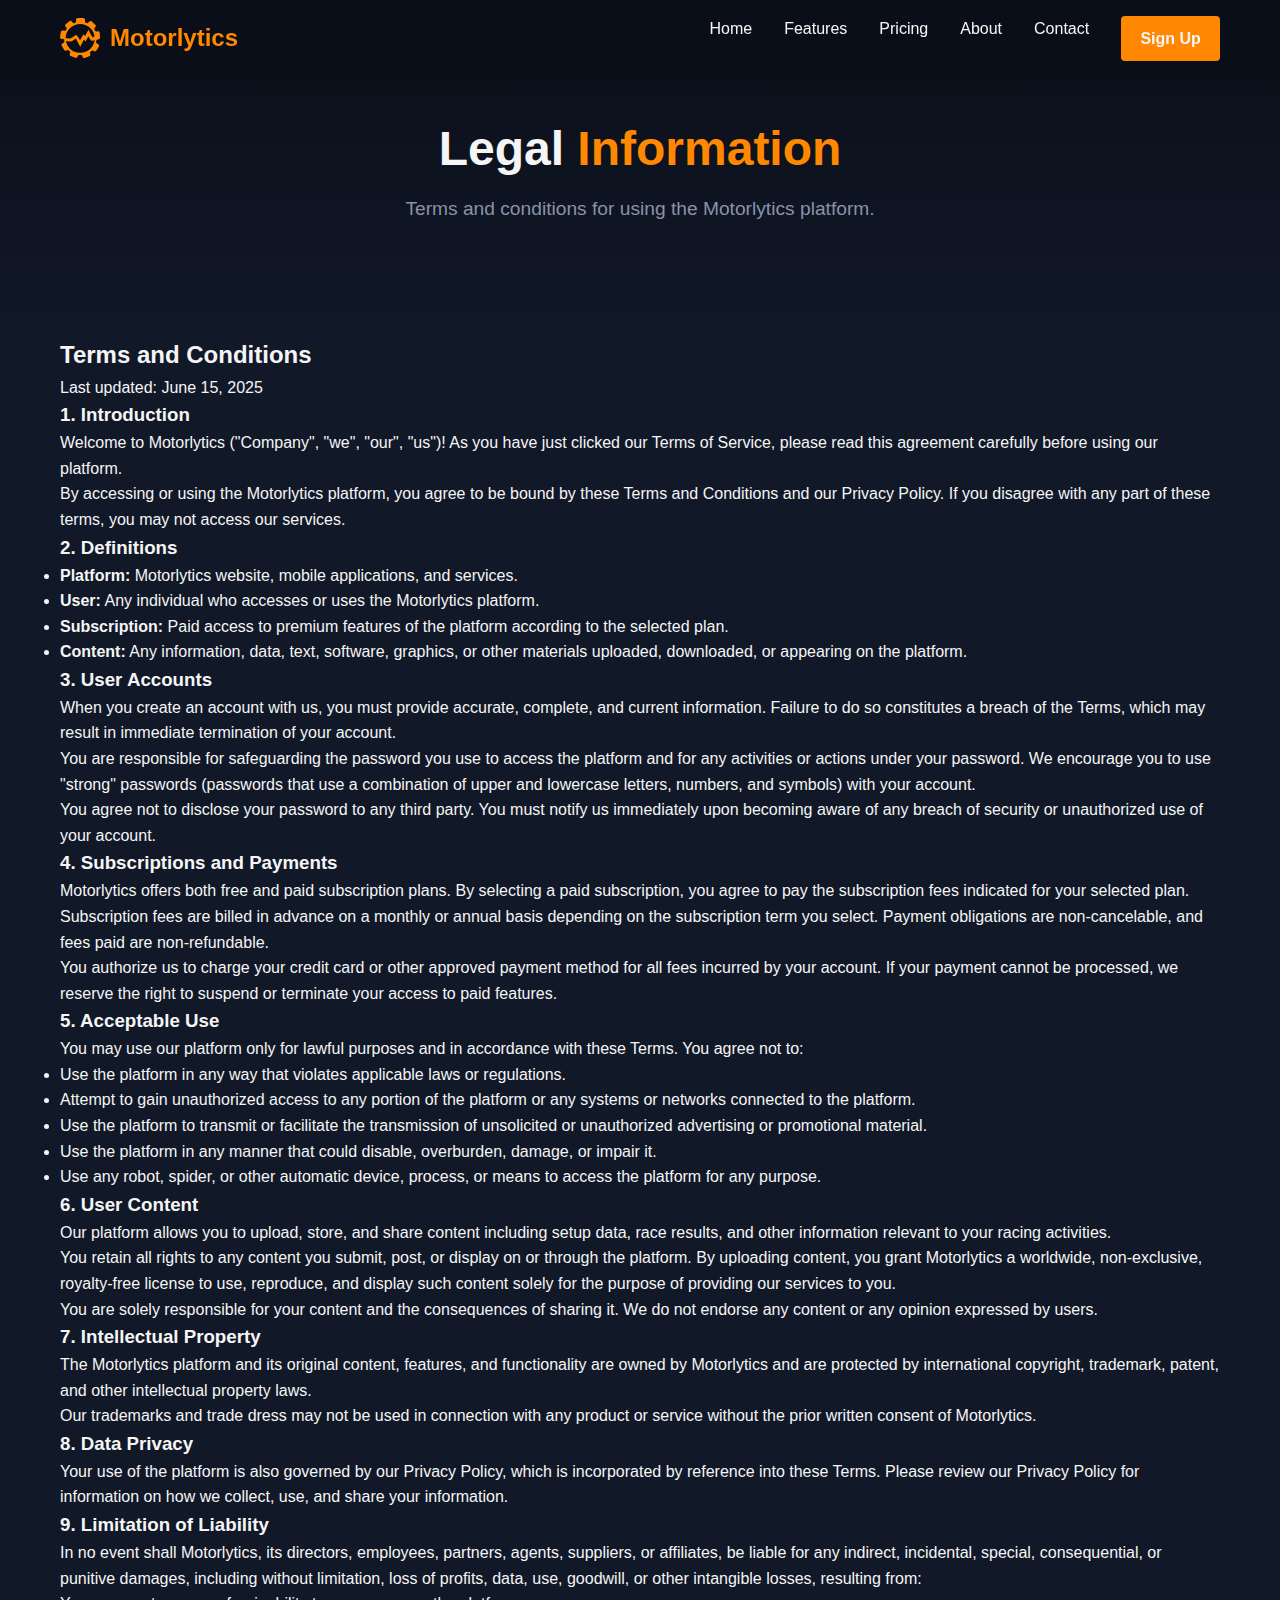
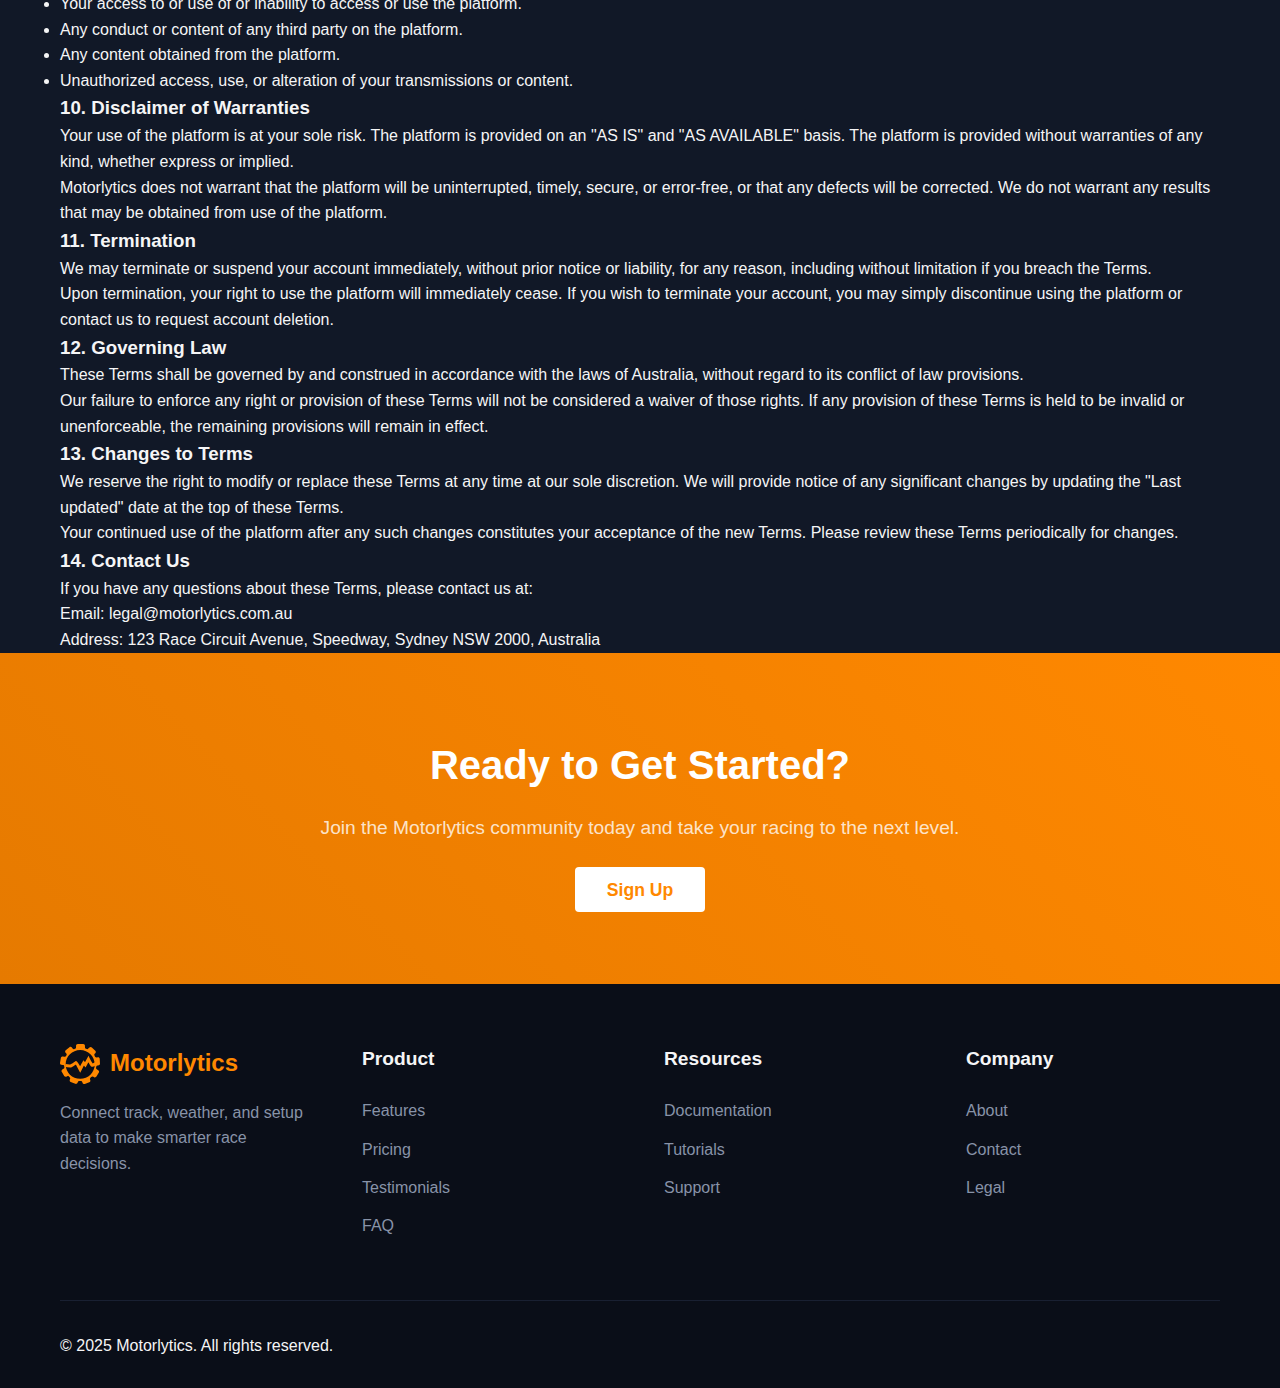
==== legal.html @ c2c45be2 "init" ====
<!DOCTYPE html>
<html lang="en">
<head>
    <meta charset="UTF-8">
    <meta name="viewport" content="width=device-width, initial-scale=1.0">
    <title>Motorlytics - Legal | Racing Performance Platform</title>
    <link rel="stylesheet" href="styles.css">
    <link rel="icon" type="image/png" href="favicon/favicon-32x32.png">
</head>
<body>
    <header>
        <div class="container header-content">
            <div class="logo">
                <img src="images/Logo.svg" alt="Motorlytics Logo" class="logo-image">
                <span class="logo-text">Motorlytics</span>
            </div>
            <nav class="nav-links">
                <a href="index.html">Home</a>
                <a href="features.html">Features</a>
                <a href="pricing.html">Pricing</a>
                <a href="about.html">About</a>
                <a href="contact-us.html">Contact</a>
                <a href="https://motorlytics-wa.azurewebsites.net/register" class="cta-button">Sign Up</a>
            </nav>
        </div>
    </header>
    
    <section class="hero">
        <div class="container">
            <h1>Legal <span>Information</span></h1>
            <p>Terms and conditions for using the Motorlytics platform.</p>
        </div>
    </section>
    
    <section class="legal-content">
        <div class="container">
            <div class="legal-section">
                <h2>Terms and Conditions</h2>
                <p>Last updated: June 15, 2025</p>
                
                <div class="legal-item">
                    <h3>1. Introduction</h3>
                    <p>Welcome to Motorlytics ("Company", "we", "our", "us")! As you have just clicked our Terms of Service, please read this agreement carefully before using our platform.</p>
                    <p>By accessing or using the Motorlytics platform, you agree to be bound by these Terms and Conditions and our Privacy Policy. If you disagree with any part of these terms, you may not access our services.</p>
                </div>
                
                <div class="legal-item">
                    <h3>2. Definitions</h3>
                    <ul class="legal-list">
                        <li><strong>Platform:</strong> Motorlytics website, mobile applications, and services.</li>
                        <li><strong>User:</strong> Any individual who accesses or uses the Motorlytics platform.</li>
                        <li><strong>Subscription:</strong> Paid access to premium features of the platform according to the selected plan.</li>
                        <li><strong>Content:</strong> Any information, data, text, software, graphics, or other materials uploaded, downloaded, or appearing on the platform.</li>
                    </ul>
                </div>
                
                <div class="legal-item">
                    <h3>3. User Accounts</h3>
                    <p>When you create an account with us, you must provide accurate, complete, and current information. Failure to do so constitutes a breach of the Terms, which may result in immediate termination of your account.</p>
                    <p>You are responsible for safeguarding the password you use to access the platform and for any activities or actions under your password. We encourage you to use "strong" passwords (passwords that use a combination of upper and lowercase letters, numbers, and symbols) with your account.</p>
                    <p>You agree not to disclose your password to any third party. You must notify us immediately upon becoming aware of any breach of security or unauthorized use of your account.</p>
                </div>
                
                <div class="legal-item">
                    <h3>4. Subscriptions and Payments</h3>
                    <p>Motorlytics offers both free and paid subscription plans. By selecting a paid subscription, you agree to pay the subscription fees indicated for your selected plan.</p>
                    <p>Subscription fees are billed in advance on a monthly or annual basis depending on the subscription term you select. Payment obligations are non-cancelable, and fees paid are non-refundable.</p>
                    <p>You authorize us to charge your credit card or other approved payment method for all fees incurred by your account. If your payment cannot be processed, we reserve the right to suspend or terminate your access to paid features.</p>
                </div>
                
                <div class="legal-item">
                    <h3>5. Acceptable Use</h3>
                    <p>You may use our platform only for lawful purposes and in accordance with these Terms. You agree not to:</p>
                    <ul class="legal-list">
                        <li>Use the platform in any way that violates applicable laws or regulations.</li>
                        <li>Attempt to gain unauthorized access to any portion of the platform or any systems or networks connected to the platform.</li>
                        <li>Use the platform to transmit or facilitate the transmission of unsolicited or unauthorized advertising or promotional material.</li>
                        <li>Use the platform in any manner that could disable, overburden, damage, or impair it.</li>
                        <li>Use any robot, spider, or other automatic device, process, or means to access the platform for any purpose.</li>
                    </ul>
                </div>
                
                <div class="legal-item">
                    <h3>6. User Content</h3>
                    <p>Our platform allows you to upload, store, and share content including setup data, race results, and other information relevant to your racing activities.</p>
                    <p>You retain all rights to any content you submit, post, or display on or through the platform. By uploading content, you grant Motorlytics a worldwide, non-exclusive, royalty-free license to use, reproduce, and display such content solely for the purpose of providing our services to you.</p>
                    <p>You are solely responsible for your content and the consequences of sharing it. We do not endorse any content or any opinion expressed by users.</p>
                </div>
                
                <div class="legal-item">
                    <h3>7. Intellectual Property</h3>
                    <p>The Motorlytics platform and its original content, features, and functionality are owned by Motorlytics and are protected by international copyright, trademark, patent, and other intellectual property laws.</p>
                    <p>Our trademarks and trade dress may not be used in connection with any product or service without the prior written consent of Motorlytics.</p>
                </div>
                
                <div class="legal-item">
                    <h3>8. Data Privacy</h3>
                    <p>Your use of the platform is also governed by our Privacy Policy, which is incorporated by reference into these Terms. Please review our Privacy Policy for information on how we collect, use, and share your information.</p>
                </div>
                
                <div class="legal-item">
                    <h3>9. Limitation of Liability</h3>
                    <p>In no event shall Motorlytics, its directors, employees, partners, agents, suppliers, or affiliates, be liable for any indirect, incidental, special, consequential, or punitive damages, including without limitation, loss of profits, data, use, goodwill, or other intangible losses, resulting from:</p>
                    <ul class="legal-list">
                        <li>Your access to or use of or inability to access or use the platform.</li>
                        <li>Any conduct or content of any third party on the platform.</li>
                        <li>Any content obtained from the platform.</li>
                        <li>Unauthorized access, use, or alteration of your transmissions or content.</li>
                    </ul>
                </div>
                
                <div class="legal-item">
                    <h3>10. Disclaimer of Warranties</h3>
                    <p>Your use of the platform is at your sole risk. The platform is provided on an "AS IS" and "AS AVAILABLE" basis. The platform is provided without warranties of any kind, whether express or implied.</p>
                    <p>Motorlytics does not warrant that the platform will be uninterrupted, timely, secure, or error-free, or that any defects will be corrected. We do not warrant any results that may be obtained from use of the platform.</p>
                </div>
                
                <div class="legal-item">
                    <h3>11. Termination</h3>
                    <p>We may terminate or suspend your account immediately, without prior notice or liability, for any reason, including without limitation if you breach the Terms.</p>
                    <p>Upon termination, your right to use the platform will immediately cease. If you wish to terminate your account, you may simply discontinue using the platform or contact us to request account deletion.</p>
                </div>
                
                <div class="legal-item">
                    <h3>12. Governing Law</h3>
                    <p>These Terms shall be governed by and construed in accordance with the laws of Australia, without regard to its conflict of law provisions.</p>
                    <p>Our failure to enforce any right or provision of these Terms will not be considered a waiver of those rights. If any provision of these Terms is held to be invalid or unenforceable, the remaining provisions will remain in effect.</p>
                </div>
                
                <div class="legal-item">
                    <h3>13. Changes to Terms</h3>
                    <p>We reserve the right to modify or replace these Terms at any time at our sole discretion. We will provide notice of any significant changes by updating the "Last updated" date at the top of these Terms.</p>
                    <p>Your continued use of the platform after any such changes constitutes your acceptance of the new Terms. Please review these Terms periodically for changes.</p>
                </div>
                
                <div class="legal-item">
                    <h3>14. Contact Us</h3>
                    <p>If you have any questions about these Terms, please contact us at:</p>
                    <p>Email: legal@motorlytics.com.au</p>
                    <p>Address: 123 Race Circuit Avenue, Speedway, Sydney NSW 2000, Australia</p>
                </div>
            </div>
        </div>
    </section>
    
    <section class="cta">
        <div class="container">
            <h2>Ready to Get Started?</h2>
            <p>Join the Motorlytics community today and take your racing to the next level.</p>
            <a href="https://motorlytics-wa.azurewebsites.net/register" class="cta-button">Sign Up</a>
        </div>
    </section>
    
    <footer>
        <div class="container">
            <div class="footer-grid">
                <div class="footer-column">
                    <div class="logo">
                        <img src="images/Logo.svg" alt="Motorlytics Logo" class="logo-image">
                        <span class="logo-text">Motorlytics</span>
                    </div>
                    <p style="color: var(--color-text-secondary); margin-top: 1rem;">Connect track, weather, and setup data to make smarter race decisions.</p>
                </div>
                <div class="footer-column">
                    <h4>Product</h4>
                    <ul class="footer-links">
                        <li><a href="features.html">Features</a></li>
                        <li><a href="pricing.html">Pricing</a></li>
                        <li><a href="index.html#testimonials">Testimonials</a></li>
                        <li><a href="faq.html">FAQ</a></li>
                    </ul>
                </div>
                <div class="footer-column">
                    <h4>Resources</h4>
                    <ul class="footer-links">
                        <li><a href="#">Documentation</a></li>
                        <li><a href="#">Tutorials</a></li>
                        <li><a href="#">Support</a></li>
                    </ul>
                </div>
                <div class="footer-column">
                    <h4>Company</h4>
                    <ul class="footer-links">
                        <li><a href="about.html">About</a></li>
                        <li><a href="contact-us.html">Contact</a></li>
                        <li><a href="legal.html">Legal</a></li>
                    </ul>
                </div>
            </div>
            <div class="footer-bottom">
                <p>&copy; 2025 Motorlytics. All rights reserved.</p>
            </div>
        </div>
    </footer>
    
    <script src="scripts.js"></script>
</body>
</html>
---- styles.css ----
:root {
    --color-dark: #111827;
    --color-darker: #0A0E18;
    --color-primary: #FF8800;
    --color-primary-dark: #E67A00;
    --color-text: #F5F5F6;
    --color-text-secondary: #8893A8;
    --color-grid: #192032;
    --color-grid-sub: #1E2639;
    --color-accent: #a74fff;
    --primary-color: #FF8300;
    --text-color: #E5E5E5;
    --dark-bg: #0d0f17;
    --card-bg: #1a1c25;
    --hover-color: #FF9D33;
}

* {
    margin: 0;
    padding: 0;
    box-sizing: border-box;
    font-family: 'Inter', -apple-system, BlinkMacSystemFont, 'Segoe UI', Roboto, Oxygen, Ubuntu, Cantarell, 'Open Sans', 'Helvetica Neue', sans-serif;
}

body {
    background-color: var(--color-dark);
    color: var(--color-text);
    line-height: 1.6;
}

.container {
    max-width: 1200px;
    margin: 0 auto;
    padding: 0 20px;
}

/* Header Styles */
header {
    background-color: var(--color-darker);
    padding: 1rem 0;
    position: fixed;
    width: 100%;
    top: 0;
    z-index: 1000;
    box-shadow: 0 2px 10px rgba(0, 0, 0, 0.2);
}

.header-content {
    display: flex;
    justify-content: space-between;
    align-items: center;
}

.logo {
    display: flex;
    align-items: center;
}

.logo img {
    width: 40px;
    height: 40px;
    margin-right: 10px;
}

.logo-text {
    font-size: 1.5rem;
    font-weight: 700;
    color: var(--color-primary);
}

.nav-links {
    display: flex;
    gap: 2rem;
}

.nav-links a {
    color: var(--color-text);
    text-decoration: none;
    transition: color 0.3s;
}

.nav-links a:hover {
    color: var(--color-primary);
}

.cta-button {
    background-color: var(--color-primary);
    color: white;
    border: none;
    padding: 0.6rem 1.2rem;
    border-radius: 4px;
    font-weight: 600;
    cursor: pointer;
    transition: background-color 0.3s;
}

.cta-button:hover {
    background-color: var(--color-primary-dark);
}

/* Hero Section */
.hero {
    padding-top: 120px;
    padding-bottom: 80px;
    text-align: center;
    background: linear-gradient(180deg, var(--color-darker) 0%, var(--color-dark) 100%);
}

.hero h1 {
    font-size: 3rem;
    margin-bottom: 1rem;
    line-height: 1.2;
}

.hero h1 span {
    color: var(--color-primary);
}

.hero p {
    font-size: 1.2rem;
    color: var(--color-text-secondary);
    max-width: 800px;
    margin: 0 auto 2rem;
}

.hero-buttons {
    display: flex;
    justify-content: center;
    gap: 1rem;
    margin-bottom: 3rem;
}

.hero-buttons a{
    text-decoration: none;
}

.secondary-button {
    background-color: transparent;
    color: var(--color-text);
    border: 1px solid var(--color-text-secondary);
    padding: 0.6rem 1.2rem;
    border-radius: 4px;
    font-weight: 600;
    cursor: pointer;
    transition: all 0.3s;
    text-decoration: none;
}


.secondary-button:hover {
    border-color: var(--color-primary);
    color: var(--color-primary);
}

.hero-image {
    max-width: 1000px;
    margin: 0 auto;
    border-radius: 10px;
    overflow: hidden;
    box-shadow: 0 10px 30px rgba(0, 0, 0, 0.3);
}

.hero-image img {
    width: 100%;
    height: auto;
    display: block;
}

/* Features Section */
.features {
    padding: 80px 0;
    background-color: var(--color-dark);
}

.section-title {
    text-align: center;
    margin-bottom: 3rem;
}

.section-title h2 {
    font-size: 2.2rem;
    margin-bottom: 1rem;
}

.section-title p {
    color: var(--color-text-secondary);
    max-width: 600px;
    margin: 0 auto;
}

.feature-title{
    text-align: center;
    color: var(--color-primary);
}

.feature-grid {
    display: grid;
    grid-template-columns: repeat(auto-fit, minmax(300px, 1fr));
    gap: 2rem;
}

.feature-card {
    background-color: var(--color-grid);
    border-radius: 8px;
    padding: 2rem;
    transition: transform 0.3s, box-shadow 0.3s;
}

.feature-card:hover {
    transform: translateY(-5px);
    box-shadow: 0 10px 20px rgba(0, 0, 0, 0.2);
}

.feature-icon {
    width: 60px;
    height: 60px;
    background-color: rgba(255, 136, 0, 0.1);
    border-radius: 50%;
    display: flex;
    align-items: center;
    justify-content: center;
    margin-bottom: 1.5rem;
}

.feature-icon svg {
    width: 30px;
    height: 30px;
    fill: var(--color-primary);
}

.feature-card h3 {
    font-size: 1.4rem;
    margin-bottom: 0.8rem;
}

.feature-card p {
    color: var(--color-text-secondary);
}

/* Testimonials Section */
.testimonials {
    padding: 80px 0;
    background-color: var(--color-darker);
}

.testimonial-grid {
    display: grid;
    grid-template-columns: repeat(auto-fit, minmax(300px, 1fr));
    gap: 2rem;
    margin-top: 3rem;
}

.testimonial-card {
    background-color: var(--color-grid);
    border-radius: 8px;
    padding: 2rem;
    position: relative;
}

.testimonial-text {
    margin-bottom: 1.5rem;
    color: var(--color-text);
    font-size: 1.1rem;
    line-height: 1.7;
    font-style: italic;
}

.testimonial-author {
    display: flex;
    align-items: center;
}

.testimonial-author img {
    width: 50px;
    height: 50px;
    border-radius: 50%;
    margin-right: 1rem;
}

.author-info h4 {
    font-size: 1.1rem;
    margin-bottom: 0.2rem;
}

.author-info p {
    font-size: 0.9rem;
    color: var(--color-text-secondary);
}

/* Pricing Section */
.pricing {
    padding: 80px 0;
}

.pricing-grid {
    display: grid;
    grid-template-columns: repeat(auto-fit, minmax(300px, 1fr));
    gap: 2rem;
}

.pricing-card {
    background-color: var(--color-grid);
    border-radius: 8px;
    padding: 2rem;
    display: flex;
    flex-direction: column;
    position: relative;
    transition: transform 0.3s, box-shadow 0.3s;
}

.pricing-card:hover {
    transform: translateY(-5px);
    box-shadow: 0 10px 20px rgba(0, 0, 0, 0.2);
}

.pricing-card.popular {
    border: 2px solid var(--color-primary);
    background-color: var(--color-grid-sub);
}

.pricing-card.popular::before {
    content: "Popular";
    position: absolute;
    top: -12px;
    right: 20px;
    background-color: var(--color-primary);
    padding: 0.3rem 1rem;
    border-radius: 20px;
    font-size: 0.8rem;
    font-weight: 600;
}

.pricing-header {
    margin-bottom: 1.5rem;
}

.pricing-header h3 {
    font-size: 1.5rem;
    margin-bottom: 0.5rem;
}

.pricing-header p {
    color: var(--color-text-secondary);
}

.price {
    font-size: 2.5rem;
    font-weight: 700;
    margin-bottom: 1.5rem;
}

.price span {
    font-size: 1rem;
    font-weight: 400;
    color: var(--color-text-secondary);
}

.price-description {
    font-size: 0.9rem;
    color: var(--color-text-secondary);
    margin-bottom: 0.5rem;
}

.annual-savings {
    display: none;
    font-size: 0.9rem;
    color: var(--color-accent);
    margin-top: 0.5rem;
}

.pricing-features {
    list-style: none;
    margin-bottom: 2rem;
    flex: 1;
}

.pricing-features li {
    padding: 0.5rem 0;
    color: var(--color-text-secondary);
    position: relative;
    padding-left: 1.5rem;
}

.pricing-features li::before {
    content: "✓";
    position: absolute;
    left: 0;
    color: var(--color-primary);
}

.pricing-features li.highlighted {
    color: var(--color-text);
    font-weight: 500;
}

.pricing-footer {
    margin-top: auto;
}

/* Interval toggle for pricing page */
.interval-toggle {
    display: flex;
    justify-content: center;
    align-items: center;
    margin-bottom: 3rem;
    gap: 1rem;
}

.interval-label {
    font-size: 1.1rem;
    opacity: 0.7;
    transition: opacity 0.3s;
}

.interval-label.active {
    opacity: 1;
    font-weight: 600;
}

.toggle-switch {
    position: relative;
    display: inline-block;
    width: 60px;
    height: 30px;
}

.toggle-switch input {
    opacity: 0;
    width: 0;
    height: 0;
}

.slider {
    position: absolute;
    cursor: pointer;
    top: 0;
    left: 0;
    right: 0;
    bottom: 0;
    background-color: var(--color-grid);
    transition: .4s;
    border-radius: 34px;
}

.slider:before {
    position: absolute;
    content: "";
    height: 22px;
    width: 22px;
    left: 4px;
    bottom: 4px;
    background-color: var(--color-primary);
    transition: .4s;
    border-radius: 50%;
}

input:checked + .slider {
    background-color: var(--color-grid);
}

input:checked + .slider:before {
    transform: translateX(30px);
}

.save-badge {
    background-color: var(--color-accent);
    color: white;
    font-size: 0.8rem;
    padding: 0.3rem 0.6rem;
    border-radius: 20px;
    font-weight: 600;
    margin-left: 0.5rem;
    display: none;
}

/* Feature comparison styles */
.comparison-table {
    width: 100%;
    border-collapse: collapse;
    margin-top: 2rem;
    overflow: hidden;
    border-radius: 8px;
}

.comparison-table th, .comparison-table td {
    padding: 1rem;
    text-align: center;
    border-bottom: 1px solid var(--color-grid-sub);
}

.comparison-table tr:last-child td {
    border-bottom: none;
}

.comparison-table th {
    background-color: var(--color-grid-sub);
    font-weight: 600;
    color: var(--color-text);
}

.comparison-table th:first-child {
    text-align: left;
    width: 30%;
}

.comparison-table td:first-child {
    text-align: left;
    color: var(--color-text);
    font-weight: 500;
}

.plan-column {
    background-color: var(--color-grid);
}

.check-icon {
    color: var(--color-primary);
}

.feature-group-header td {
    background-color: rgba(255, 136, 0, 0.1);
    font-weight: 600;
    color: var(--color-text);
    text-align: left !important;
    padding: 0.8rem 1rem;
}

/* Features Page Specific Styles */
.feature-navigation {
    display: flex;
    justify-content: center;
    flex-wrap: wrap;
    gap: 1rem;
    margin-top: 2rem;
}

.feature-nav-button {
    background-color: var(--color-grid);
    color: var(--color-text);
    text-decoration: none;
    padding: 0.8rem 1.5rem;
    border-radius: 30px;
    transition: all 0.3s;
}

.feature-nav-button:hover {
    background-color: var(--color-primary);
    transform: translateY(-3px);
}

.feature-section {
    padding: 80px 0;
    border-bottom: 1px solid var(--color-grid);
}

.feature-section:last-child {
    border-bottom: none;
}

.feature-content {
    display: flex;
    flex-wrap: wrap;
    align-items: center;
    gap: 3rem;
}

.feature-image {
    flex: 1;
    min-width: 300px;
    border-radius: 8px;
    overflow: hidden;
    box-shadow: 0 10px 20px rgba(0, 0, 0, 0.2);
}

.feature-image img {
    width: 100%;
    height: auto;
    display: block;
}

.feature-text {
    flex: 1;
    min-width: 300px;
}

.feature-text h2 {
    font-size: 2rem;
    margin-bottom: 1.5rem;
    color: var(--color-text);
}

.feature-text h2 span {
    color: var(--color-primary);
}

.feature-text p {
    margin-bottom: 1.5rem;
    color: var(--color-text-secondary);
    font-size: 1.1rem;
}

.feature-benefits {
    margin-top: 2rem;
}

.benefit-item {
    display: flex;
    align-items: flex-start;
    margin-bottom: 1.5rem;
}

.benefit-icon {
    width: 40px;
    height: 40px;
    background-color: rgba(255, 136, 0, 0.1);
    border-radius: 50%;
    display: flex;
    align-items: center;
    justify-content: center;
    margin-right: 1rem;
    flex-shrink: 0;
}

.benefit-icon svg {
    width: 20px;
    height: 20px;
    fill: var(--color-primary);
}

.benefit-text h4 {
    font-size: 1.2rem;
    margin-bottom: 0.5rem;
    color: var(--color-text);
}

.benefit-text p {
    font-size: 1rem;
    color: var(--color-text-secondary);
    margin-bottom: 0;
}

/* Contact page specific styles */
.contact-hero {
    text-align: center;
    padding: 60px 0;
}

.contact-hero h1 {
    font-size: 3rem;
    margin-bottom: 20px;
    color: white;
}

.contact-hero h1 span {
    color: var(--primary-color);
}

.contact-hero p {
    font-size: 1.2rem;
    max-width: 800px;
    margin: 0 auto 40px;
}

.contact-content {
    display: flex;
    flex-wrap: wrap;
    justify-content: space-between;
    margin: 40px 0 80px;
}

.contact-form {
    flex: 1;
    min-width: 300px;
    background-color: var(--card-bg);
    padding: 30px;
    border-radius: 10px;
    margin-right: 30px;
}

.contact-form h2 {
    margin-top: 0;
    color: white;
}

.form-group {
    margin-bottom: 20px;
}

.form-group label {
    display: block;
    margin-bottom: 5px;
    font-weight: bold;
}

.form-group input,
.form-group textarea,
.form-group select {
    width: 100%;
    padding: 10px;
    background-color: rgba(255, 255, 255, 0.1);
    border: 1px solid rgba(255, 255, 255, 0.2);
    border-radius: 5px;
    color: white;
}

.form-group textarea {
    min-height: 150px;
    resize: vertical;
}

.submit-btn {
    background-color: var(--primary-color);
    color: white;
    padding: 12px 25px;
    border: none;
    border-radius: 5px;
    cursor: pointer;
    font-weight: bold;
    transition: background-color 0.3s;
}

.submit-btn:hover {
    background-color: var(--hover-color);
}

.contact-info {
    flex: 1;
    min-width: 300px;
}

.info-card {
    background-color: var(--card-bg);
    padding: 30px;
    border-radius: 10px;
    margin-bottom: 30px;
}

.info-card h3 {
    margin-top: 0;
    color: white;
}

.info-item {
    margin-bottom: 15px;
    display: flex;
    align-items: flex-start;
}

.info-item i {
    margin-right: 15px;
    color: var(--primary-color);
    font-size: 1.2rem;
    min-width: 24px;
}

.social-links {
    display: flex;
    margin-top: 20px;
    text-align: center;
    justify-content: center;
}

.social-links a {
    text-decoration: none;
    display: flex;
    align-items: center;
    justify-content: center;
    width: 40px;
    height: 40px;
    background-color: rgba(255, 255, 255, 0.1);
    border-radius: 50%;
    margin-right: 15px;
    color: var(--primary-color);
    transition: background-color 0.3s;
}

.social-links a:hover {
    background-color: var(--primary-color);
    color: white;
}

.map {
    width: 100%;
    height: 250px;
    background-color: #ccc;
    border-radius: 10px;
    margin-top: 30px;
    overflow: hidden;
}

.map iframe {
    width: 100%;
    height: 100%;
    border: 0;
}

/* FAQ section */
.faq-section {
    margin: 80px 0;
}

.faq-section h2 {
    text-align: center;
    margin-bottom: 40px;
    color: white;
}

.faq-item {
    background-color: rgba(255, 136, 0, 0.1);
    margin-bottom: 15px;
    border-radius: 8px;
    overflow: hidden;
    padding: 10px;
}

.faq-question {
    padding: 20px;
    cursor: pointer;
    display: flex;
    justify-content: space-between;
    align-items: center;
    font-weight: bold;
    color: white;
}

.faq-question:hover {
    background-color: rgba(255, 131, 0, 0.1);
}

.faq-answer {
    padding: 0 20px;
    max-height: 0;
    overflow: hidden;
    transition: max-height 0.3s ease-out;
}

.faq-item.active .faq-answer {
    padding: 0 20px 20px;
    max-height: 500px;
}

/* Footer */
footer {
    background-color: var(--color-darker);
    padding: 60px 0 30px;
}

.footer-grid {
    display: grid;
    grid-template-columns: repeat(auto-fit, minmax(200px, 1fr));
    gap: 3rem;
    margin-bottom: 3rem;
}

.footer-column h4 {
    font-size: 1.2rem;
    margin-bottom: 1.5rem;
    color: var(--color-text);
}

.footer-links {
    list-style: none;
}

.footer-links li {
    margin-bottom: 0.8rem;
}

.footer-links a {
    color: var(--color-text-secondary);
    text-decoration: none;
    transition: color 0.3s;
}

.footer-links a:hover {
    color: var(--color-primary);
}

.footer-bottom {
    border-top: 1px solid var(--color-grid);
    padding-top: 2rem;
    display: flex;
    justify-content: space-between;
    align-items: center;
    flex-wrap: wrap;
    gap: 1rem;
}

.copyright {
    color: var(--color-text-secondary);
    font-size: 0.9rem;
}

.footer-social {
    display: flex;
    gap: 1rem;
}

.social-icon {
    width: 40px;
    height: 40px;
    background-color: var(--color-grid);
    border-radius: 50%;
    display: flex;
    align-items: center;
    justify-content: center;
    transition: background-color 0.3s;
}

.social-icon:hover {
    background-color: var(--color-primary);
}

.social-icon svg {
    width: 20px;
    height: 20px;
    fill: var(--color-text);
}

/* CTA Section */
.cta {
    background: linear-gradient(45deg, var(--color-primary-dark), var(--color-primary));
    padding: 80px 0;
    text-align: center;
}

.cta h2 {
    font-size: 2.5rem;
    margin-bottom: 1rem;
    color: white;
}

.cta p {
    font-size: 1.2rem;
    color: rgba(255, 255, 255, 0.8);
    max-width: 700px;
    margin: 0 auto 2rem;
}

.cta a{
    text-decoration: none;
}

.cta .cta-button {
    background-color: white;
    color: var(--color-primary);
    padding: 0.8rem 2rem;
    font-size: 1.1rem;
}

.cta-button a{
    text-decoration: none;
}

.cta .cta-button:hover {
    background-color: rgba(255, 255, 255, 0.9);
}

/* Responsive adjustments */
@media (max-width: 768px) {
    .nav-links {
        display: none;
    }
    
    .hero h1 {
        font-size: 2.2rem;
    }
    
    .feature-content {
        flex-direction: column;
    }
    
    .pricing-grid, .feature-grid, .testimonial-grid {
        grid-template-columns: 1fr;
    }
    
    .contact-content {
        flex-direction: column;
    }
    
    .contact-form {
        margin-right: 0;
        margin-bottom: 30px;
    }
    
    .footer-content {
        flex-direction: column;
    }
}

.contact-form .social-links {
    margin-top: 2rem;
    text-align: center;
}

.contact-form .social-links h3 {
    margin-bottom: 1rem;
}

.contact-form .social-links .social-icons {
    display: flex;
    justify-content: center;
    gap: 1rem;
    margin-top: 1rem;
}
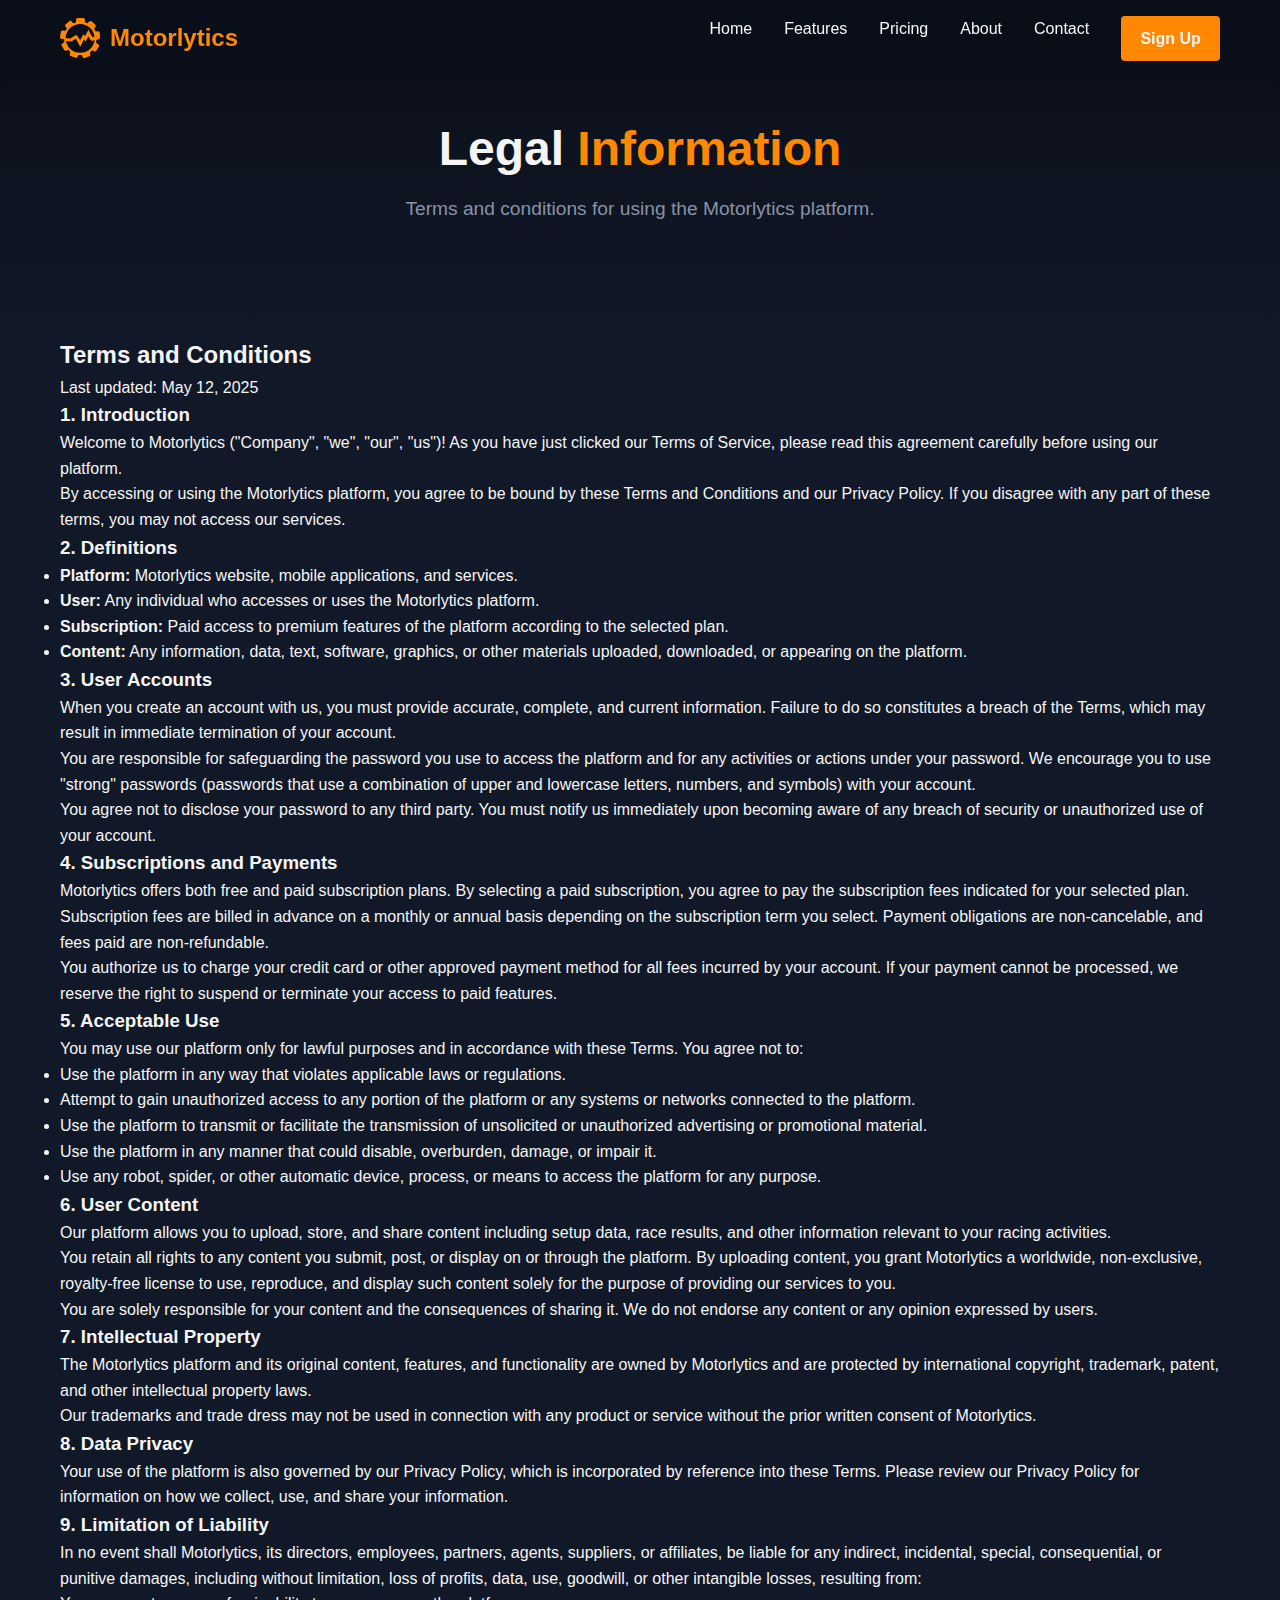
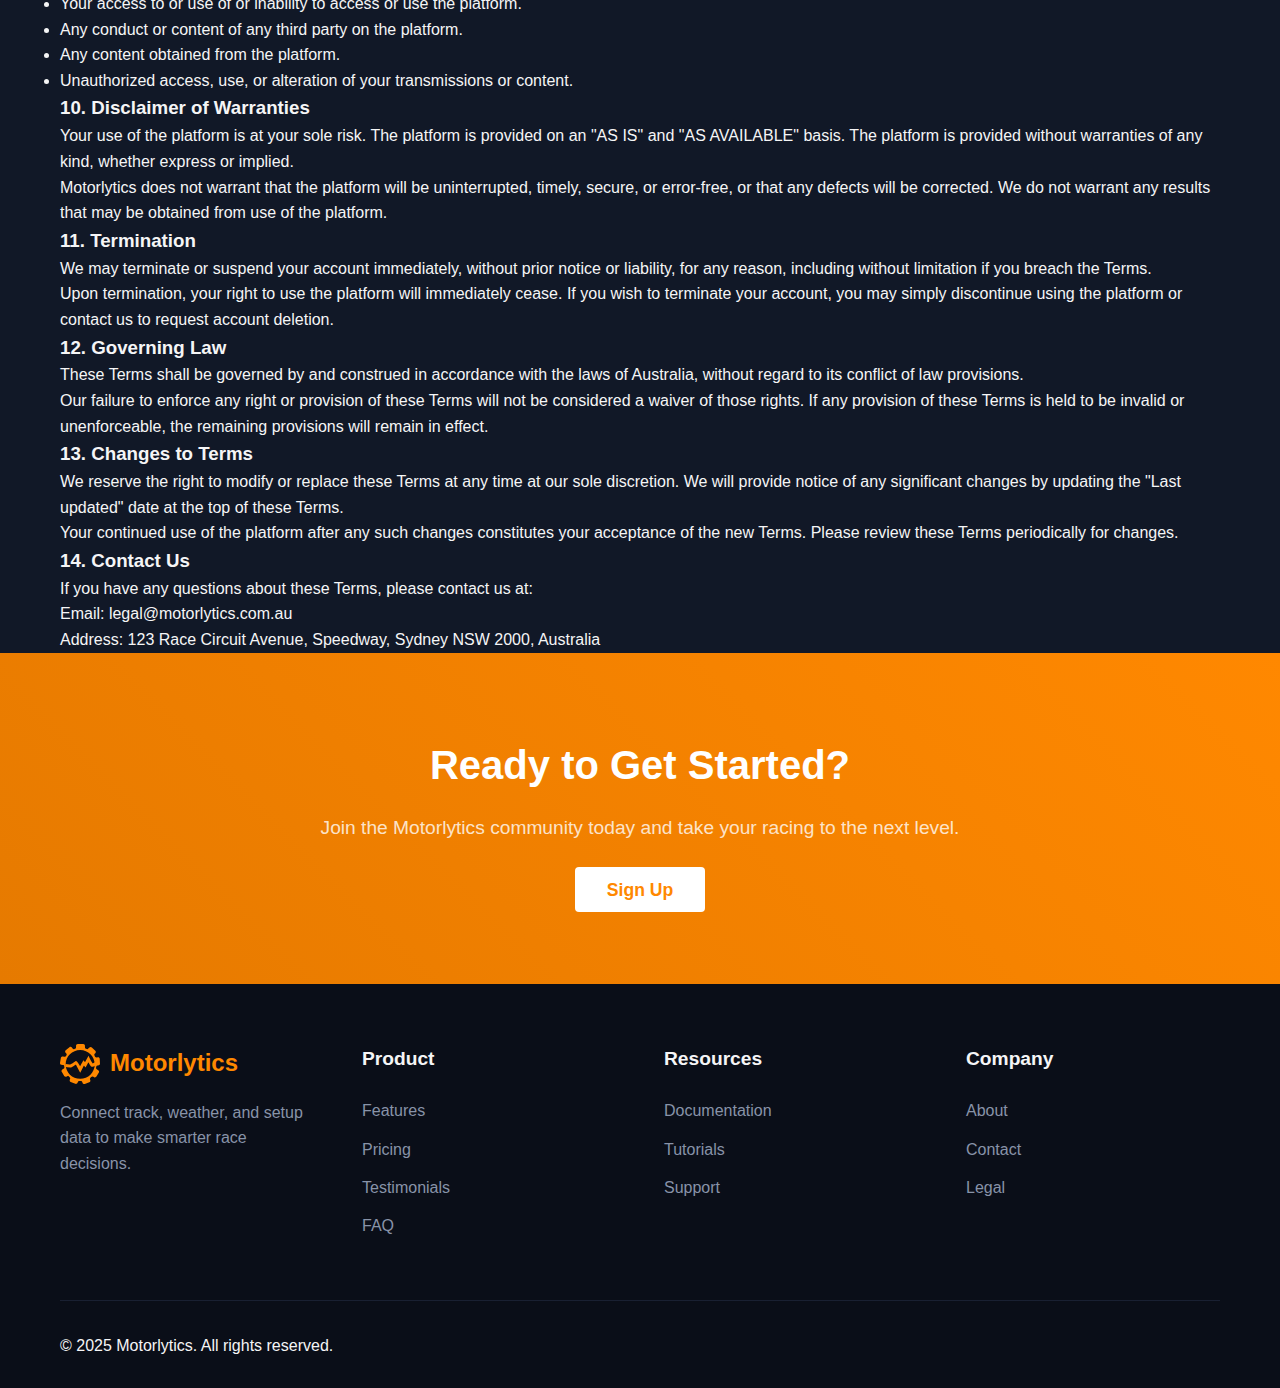
==== commit 50b50e74: "updated legal" ====
--- a/legal.html
+++ b/legal.html
@@ -36,7 +36,7 @@
         <div class="container">
             <div class="legal-section">
                 <h2>Terms and Conditions</h2>
-                <p>Last updated: June 15, 2025</p>
+                <p>Last updated: May 12, 2025</p>
                 
                 <div class="legal-item">
                     <h3>1. Introduction</h3>
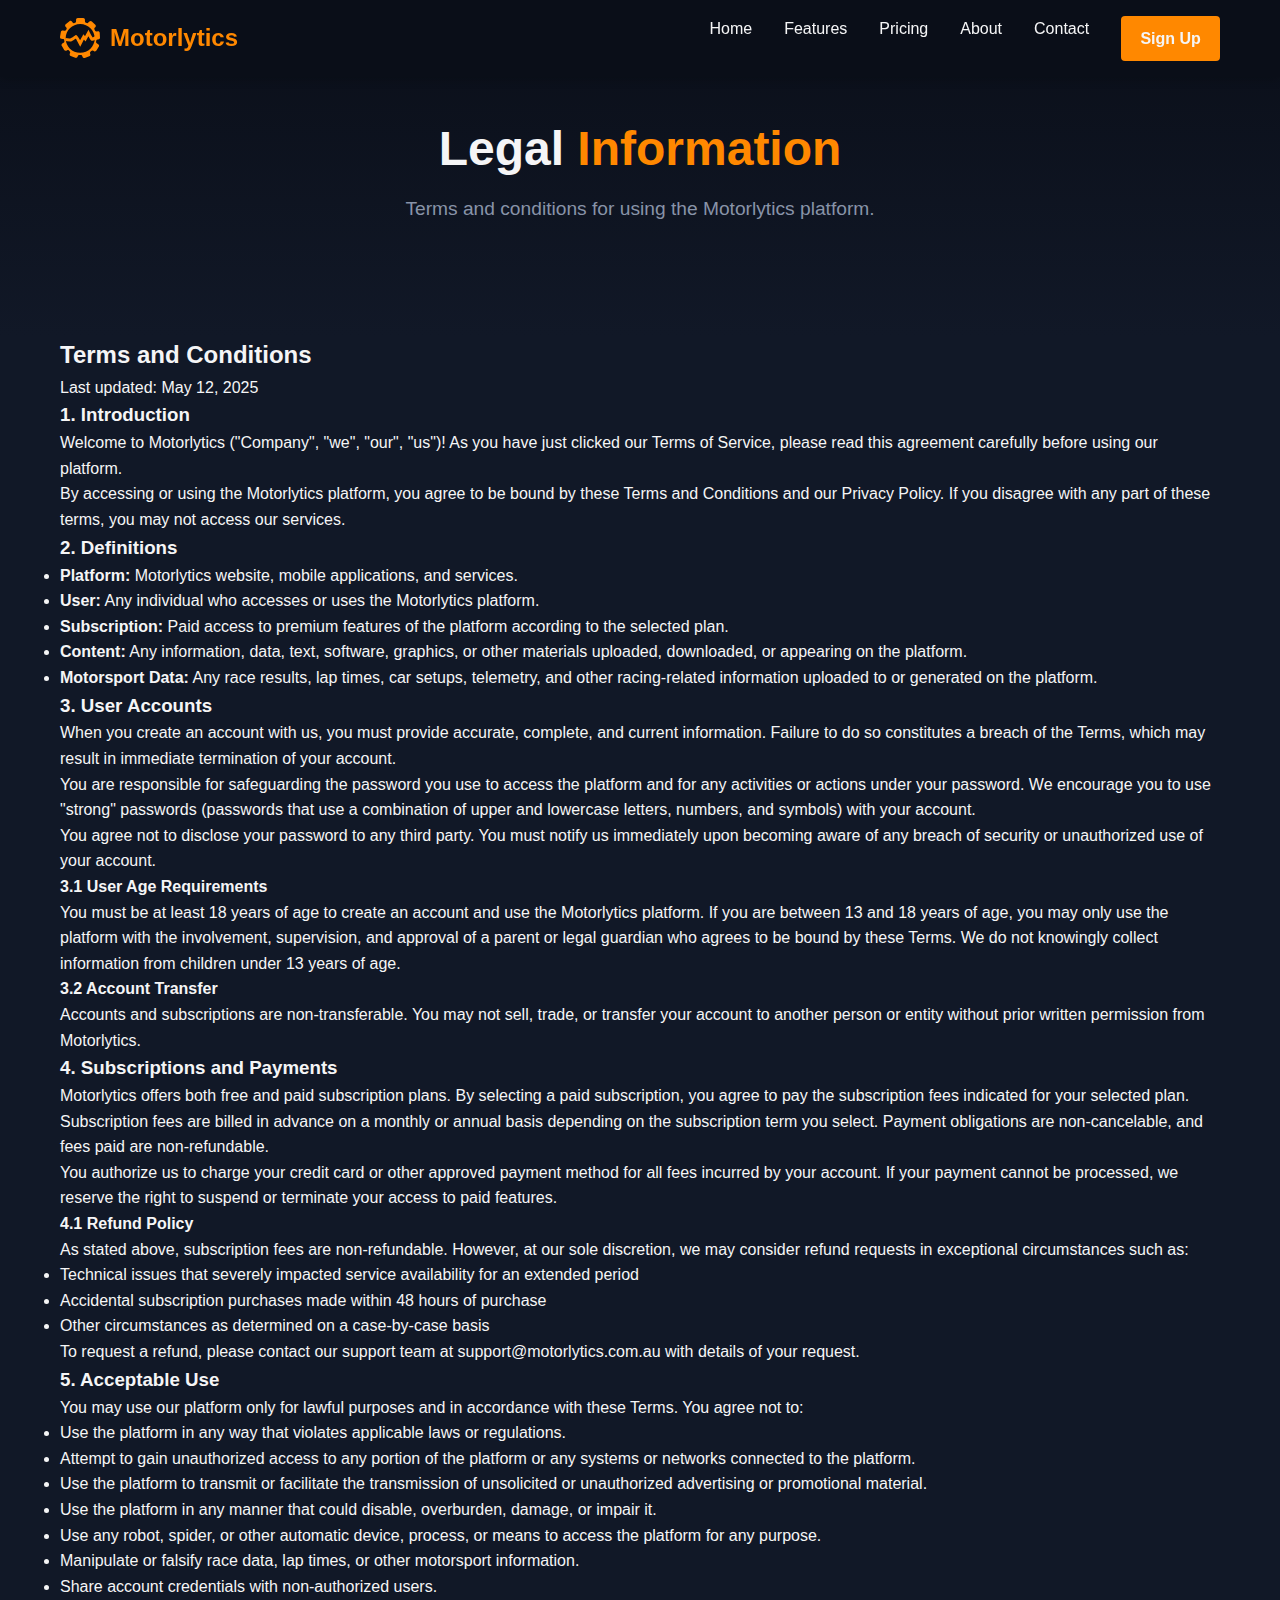
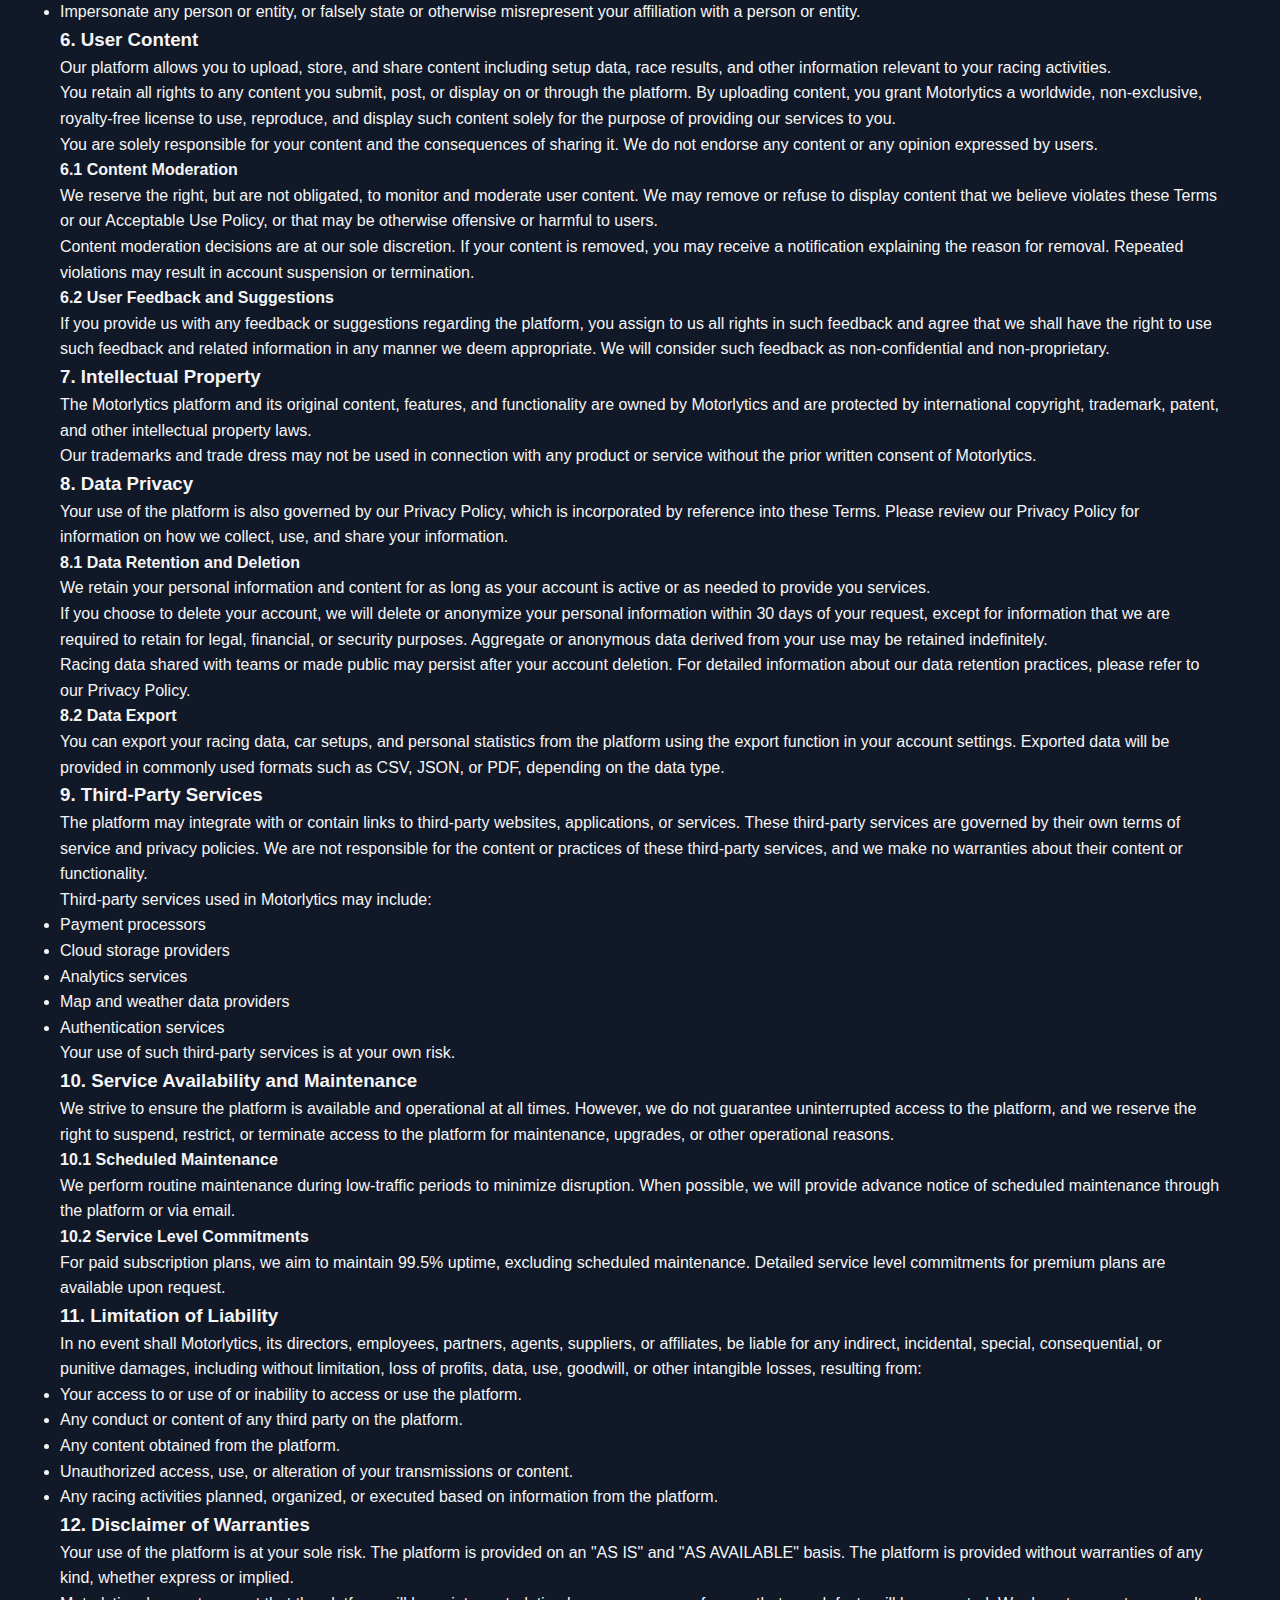
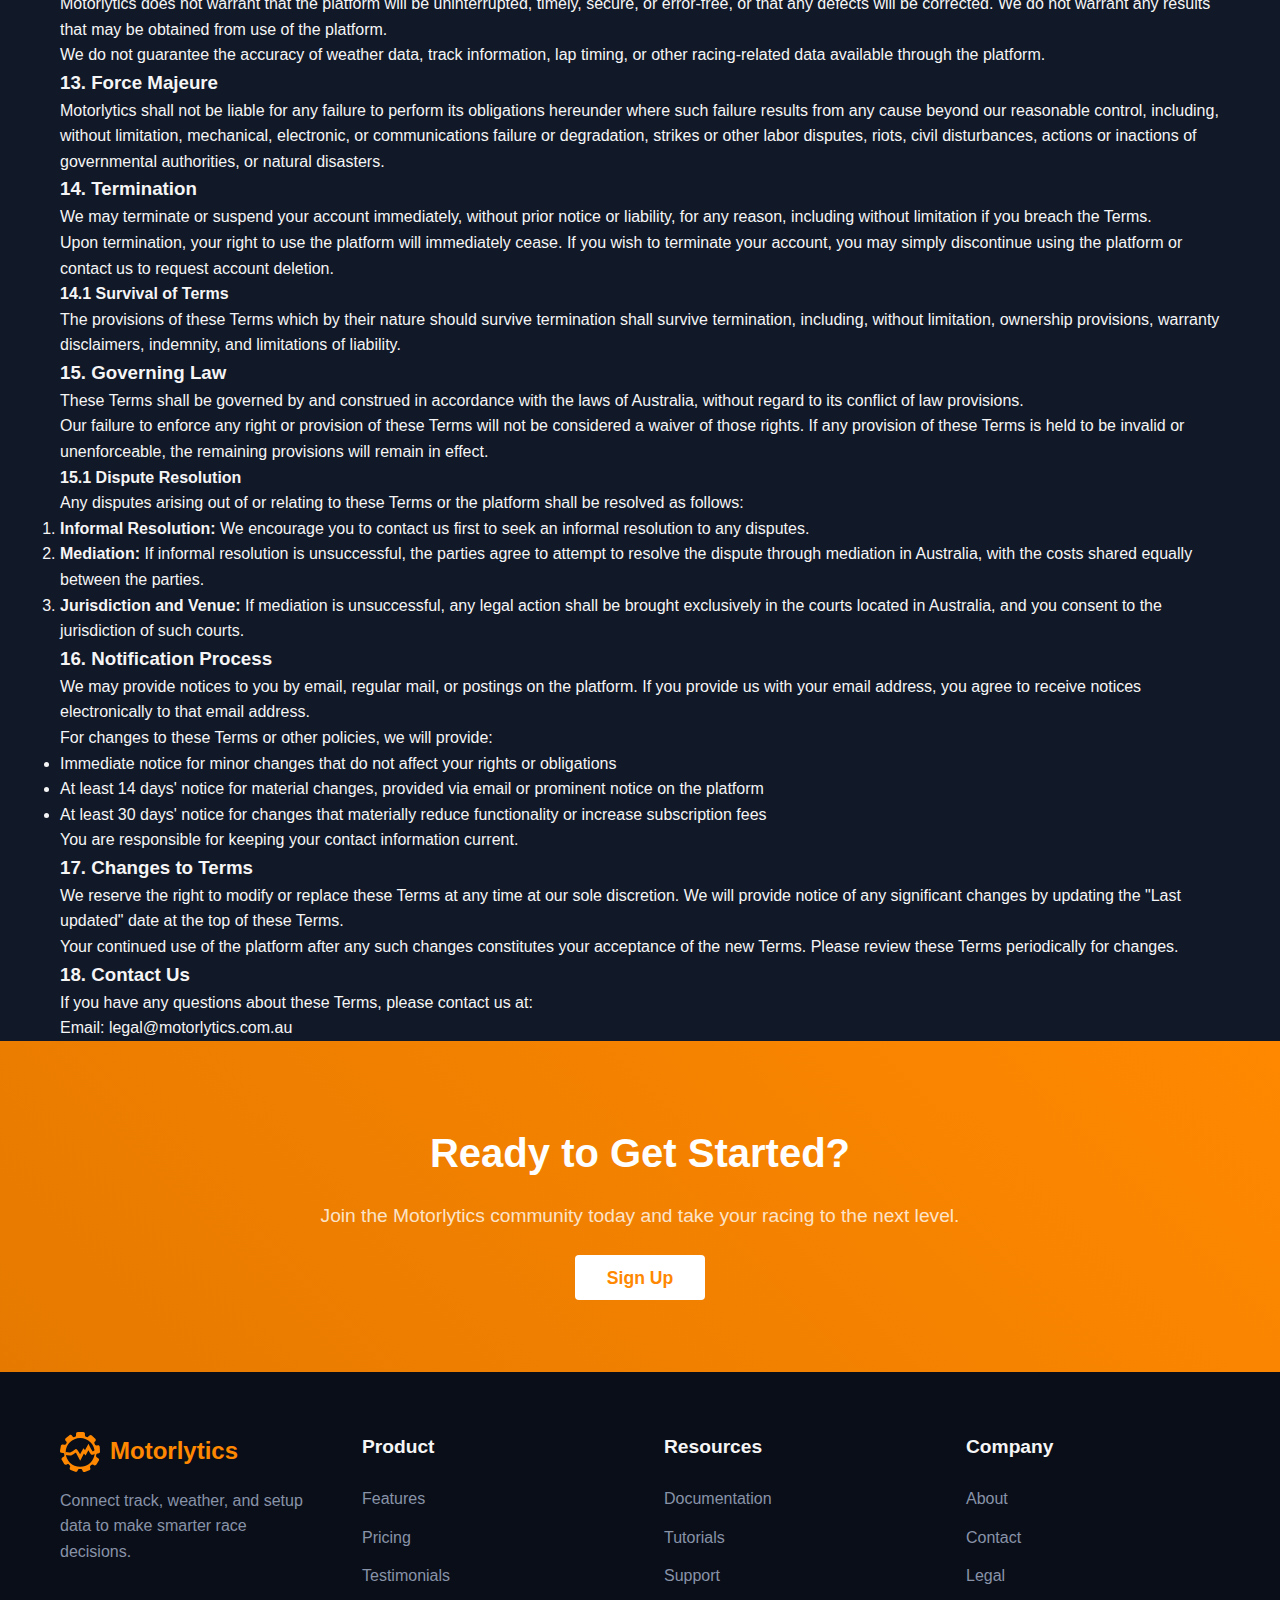
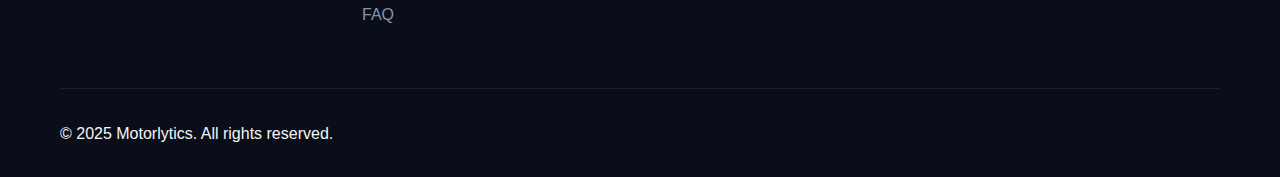
==== commit 7a02b189: "updated legal" ====
--- a/legal.html
+++ b/legal.html
@@ -51,6 +51,7 @@
                         <li><strong>User:</strong> Any individual who accesses or uses the Motorlytics platform.</li>
                         <li><strong>Subscription:</strong> Paid access to premium features of the platform according to the selected plan.</li>
                         <li><strong>Content:</strong> Any information, data, text, software, graphics, or other materials uploaded, downloaded, or appearing on the platform.</li>
+                        <li><strong>Motorsport Data:</strong> Any race results, lap times, car setups, telemetry, and other racing-related information uploaded to or generated on the platform.</li>
                     </ul>
                 </div>
                 
@@ -59,6 +60,12 @@
                     <p>When you create an account with us, you must provide accurate, complete, and current information. Failure to do so constitutes a breach of the Terms, which may result in immediate termination of your account.</p>
                     <p>You are responsible for safeguarding the password you use to access the platform and for any activities or actions under your password. We encourage you to use "strong" passwords (passwords that use a combination of upper and lowercase letters, numbers, and symbols) with your account.</p>
                     <p>You agree not to disclose your password to any third party. You must notify us immediately upon becoming aware of any breach of security or unauthorized use of your account.</p>
+                    
+                    <h4>3.1 User Age Requirements</h4>
+                    <p>You must be at least 18 years of age to create an account and use the Motorlytics platform. If you are between 13 and 18 years of age, you may only use the platform with the involvement, supervision, and approval of a parent or legal guardian who agrees to be bound by these Terms. We do not knowingly collect information from children under 13 years of age.</p>
+                    
+                    <h4>3.2 Account Transfer</h4>
+                    <p>Accounts and subscriptions are non-transferable. You may not sell, trade, or transfer your account to another person or entity without prior written permission from Motorlytics.</p>
                 </div>
                 
                 <div class="legal-item">
@@ -66,6 +73,15 @@
                     <p>Motorlytics offers both free and paid subscription plans. By selecting a paid subscription, you agree to pay the subscription fees indicated for your selected plan.</p>
                     <p>Subscription fees are billed in advance on a monthly or annual basis depending on the subscription term you select. Payment obligations are non-cancelable, and fees paid are non-refundable.</p>
                     <p>You authorize us to charge your credit card or other approved payment method for all fees incurred by your account. If your payment cannot be processed, we reserve the right to suspend or terminate your access to paid features.</p>
+                    
+                    <h4>4.1 Refund Policy</h4>
+                    <p>As stated above, subscription fees are non-refundable. However, at our sole discretion, we may consider refund requests in exceptional circumstances such as:</p>
+                    <ul class="legal-list">
+                        <li>Technical issues that severely impacted service availability for an extended period</li>
+                        <li>Accidental subscription purchases made within 48 hours of purchase</li>
+                        <li>Other circumstances as determined on a case-by-case basis</li>
+                    </ul>
+                    <p>To request a refund, please contact our support team at support@motorlytics.com.au with details of your request.</p>
                 </div>
                 
                 <div class="legal-item">
@@ -77,6 +93,9 @@
                         <li>Use the platform to transmit or facilitate the transmission of unsolicited or unauthorized advertising or promotional material.</li>
                         <li>Use the platform in any manner that could disable, overburden, damage, or impair it.</li>
                         <li>Use any robot, spider, or other automatic device, process, or means to access the platform for any purpose.</li>
+                        <li>Manipulate or falsify race data, lap times, or other motorsport information.</li>
+                        <li>Share account credentials with non-authorized users.</li>
+                        <li>Impersonate any person or entity, or falsely state or otherwise misrepresent your affiliation with a person or entity.</li>
                     </ul>
                 </div>
                 
@@ -85,6 +104,13 @@
                     <p>Our platform allows you to upload, store, and share content including setup data, race results, and other information relevant to your racing activities.</p>
                     <p>You retain all rights to any content you submit, post, or display on or through the platform. By uploading content, you grant Motorlytics a worldwide, non-exclusive, royalty-free license to use, reproduce, and display such content solely for the purpose of providing our services to you.</p>
                     <p>You are solely responsible for your content and the consequences of sharing it. We do not endorse any content or any opinion expressed by users.</p>
+                    
+                    <h4>6.1 Content Moderation</h4>
+                    <p>We reserve the right, but are not obligated, to monitor and moderate user content. We may remove or refuse to display content that we believe violates these Terms or our Acceptable Use Policy, or that may be otherwise offensive or harmful to users.</p>
+                    <p>Content moderation decisions are at our sole discretion. If your content is removed, you may receive a notification explaining the reason for removal. Repeated violations may result in account suspension or termination.</p>
+                    
+                    <h4>6.2 User Feedback and Suggestions</h4>
+                    <p>If you provide us with any feedback or suggestions regarding the platform, you assign to us all rights in such feedback and agree that we shall have the right to use such feedback and related information in any manner we deem appropriate. We will consider such feedback as non-confidential and non-proprietary.</p>
                 </div>
                 
                 <div class="legal-item">
@@ -96,48 +122,110 @@
                 <div class="legal-item">
                     <h3>8. Data Privacy</h3>
                     <p>Your use of the platform is also governed by our Privacy Policy, which is incorporated by reference into these Terms. Please review our Privacy Policy for information on how we collect, use, and share your information.</p>
-                </div>
-                
-                <div class="legal-item">
-                    <h3>9. Limitation of Liability</h3>
+                    
+                    <h4>8.1 Data Retention and Deletion</h4>
+                    <p>We retain your personal information and content for as long as your account is active or as needed to provide you services.</p>
+                    <p>If you choose to delete your account, we will delete or anonymize your personal information within 30 days of your request, except for information that we are required to retain for legal, financial, or security purposes. Aggregate or anonymous data derived from your use may be retained indefinitely.</p>
+                    <p>Racing data shared with teams or made public may persist after your account deletion. For detailed information about our data retention practices, please refer to our Privacy Policy.</p>
+                    
+                    <h4>8.2 Data Export</h4>
+                    <p>You can export your racing data, car setups, and personal statistics from the platform using the export function in your account settings. Exported data will be provided in commonly used formats such as CSV, JSON, or PDF, depending on the data type.</p>
+                </div>
+                
+                <div class="legal-item">
+                    <h3>9. Third-Party Services</h3>
+                    <p>The platform may integrate with or contain links to third-party websites, applications, or services. These third-party services are governed by their own terms of service and privacy policies. We are not responsible for the content or practices of these third-party services, and we make no warranties about their content or functionality.</p>
+                    <p>Third-party services used in Motorlytics may include:</p>
+                    <ul class="legal-list">
+                        <li>Payment processors</li>
+                        <li>Cloud storage providers</li>
+                        <li>Analytics services</li>
+                        <li>Map and weather data providers</li>
+                        <li>Authentication services</li>
+                    </ul>
+                    <p>Your use of such third-party services is at your own risk.</p>
+                </div>
+                
+                <div class="legal-item">
+                    <h3>10. Service Availability and Maintenance</h3>
+                    <p>We strive to ensure the platform is available and operational at all times. However, we do not guarantee uninterrupted access to the platform, and we reserve the right to suspend, restrict, or terminate access to the platform for maintenance, upgrades, or other operational reasons.</p>
+                    
+                    <h4>10.1 Scheduled Maintenance</h4>
+                    <p>We perform routine maintenance during low-traffic periods to minimize disruption. When possible, we will provide advance notice of scheduled maintenance through the platform or via email.</p>
+                    
+                    <h4>10.2 Service Level Commitments</h4>
+                    <p>For paid subscription plans, we aim to maintain 99.5% uptime, excluding scheduled maintenance. Detailed service level commitments for premium plans are available upon request.</p>
+                </div>
+                
+                <div class="legal-item">
+                    <h3>11. Limitation of Liability</h3>
                     <p>In no event shall Motorlytics, its directors, employees, partners, agents, suppliers, or affiliates, be liable for any indirect, incidental, special, consequential, or punitive damages, including without limitation, loss of profits, data, use, goodwill, or other intangible losses, resulting from:</p>
                     <ul class="legal-list">
                         <li>Your access to or use of or inability to access or use the platform.</li>
                         <li>Any conduct or content of any third party on the platform.</li>
                         <li>Any content obtained from the platform.</li>
                         <li>Unauthorized access, use, or alteration of your transmissions or content.</li>
-                    </ul>
-                </div>
-                
-                <div class="legal-item">
-                    <h3>10. Disclaimer of Warranties</h3>
+                        <li>Any racing activities planned, organized, or executed based on information from the platform.</li>
+                    </ul>
+                </div>
+                
+                <div class="legal-item">
+                    <h3>12. Disclaimer of Warranties</h3>
                     <p>Your use of the platform is at your sole risk. The platform is provided on an "AS IS" and "AS AVAILABLE" basis. The platform is provided without warranties of any kind, whether express or implied.</p>
                     <p>Motorlytics does not warrant that the platform will be uninterrupted, timely, secure, or error-free, or that any defects will be corrected. We do not warrant any results that may be obtained from use of the platform.</p>
-                </div>
-                
-                <div class="legal-item">
-                    <h3>11. Termination</h3>
+                    <p>We do not guarantee the accuracy of weather data, track information, lap timing, or other racing-related data available through the platform.</p>
+                </div>
+                
+                <div class="legal-item">
+                    <h3>13. Force Majeure</h3>
+                    <p>Motorlytics shall not be liable for any failure to perform its obligations hereunder where such failure results from any cause beyond our reasonable control, including, without limitation, mechanical, electronic, or communications failure or degradation, strikes or other labor disputes, riots, civil disturbances, actions or inactions of governmental authorities, or natural disasters.</p>
+                </div>
+                
+                <div class="legal-item">
+                    <h3>14. Termination</h3>
                     <p>We may terminate or suspend your account immediately, without prior notice or liability, for any reason, including without limitation if you breach the Terms.</p>
                     <p>Upon termination, your right to use the platform will immediately cease. If you wish to terminate your account, you may simply discontinue using the platform or contact us to request account deletion.</p>
-                </div>
-                
-                <div class="legal-item">
-                    <h3>12. Governing Law</h3>
+                    
+                    <h4>14.1 Survival of Terms</h4>
+                    <p>The provisions of these Terms which by their nature should survive termination shall survive termination, including, without limitation, ownership provisions, warranty disclaimers, indemnity, and limitations of liability.</p>
+                </div>
+                
+                <div class="legal-item">
+                    <h3>15. Governing Law</h3>
                     <p>These Terms shall be governed by and construed in accordance with the laws of Australia, without regard to its conflict of law provisions.</p>
                     <p>Our failure to enforce any right or provision of these Terms will not be considered a waiver of those rights. If any provision of these Terms is held to be invalid or unenforceable, the remaining provisions will remain in effect.</p>
-                </div>
-                
-                <div class="legal-item">
-                    <h3>13. Changes to Terms</h3>
+                    
+                    <h4>15.1 Dispute Resolution</h4>
+                    <p>Any disputes arising out of or relating to these Terms or the platform shall be resolved as follows:</p>
+                    <ol class="legal-list">
+                        <li><strong>Informal Resolution:</strong> We encourage you to contact us first to seek an informal resolution to any disputes.</li>
+                        <li><strong>Mediation:</strong> If informal resolution is unsuccessful, the parties agree to attempt to resolve the dispute through mediation in Australia, with the costs shared equally between the parties.</li>
+                        <li><strong>Jurisdiction and Venue:</strong> If mediation is unsuccessful, any legal action shall be brought exclusively in the courts located in Australia, and you consent to the jurisdiction of such courts.</li>
+                    </ol>
+                </div>
+                
+                <div class="legal-item">
+                    <h3>16. Notification Process</h3>
+                    <p>We may provide notices to you by email, regular mail, or postings on the platform. If you provide us with your email address, you agree to receive notices electronically to that email address.</p>
+                    <p>For changes to these Terms or other policies, we will provide:</p>
+                    <ul class="legal-list">
+                        <li>Immediate notice for minor changes that do not affect your rights or obligations</li>
+                        <li>At least 14 days' notice for material changes, provided via email or prominent notice on the platform</li>
+                        <li>At least 30 days' notice for changes that materially reduce functionality or increase subscription fees</li>
+                    </ul>
+                    <p>You are responsible for keeping your contact information current.</p>
+                </div>
+                
+                <div class="legal-item">
+                    <h3>17. Changes to Terms</h3>
                     <p>We reserve the right to modify or replace these Terms at any time at our sole discretion. We will provide notice of any significant changes by updating the "Last updated" date at the top of these Terms.</p>
                     <p>Your continued use of the platform after any such changes constitutes your acceptance of the new Terms. Please review these Terms periodically for changes.</p>
                 </div>
                 
                 <div class="legal-item">
-                    <h3>14. Contact Us</h3>
+                    <h3>18. Contact Us</h3>
                     <p>If you have any questions about these Terms, please contact us at:</p>
                     <p>Email: legal@motorlytics.com.au</p>
-                    <p>Address: 123 Race Circuit Avenue, Speedway, Sydney NSW 2000, Australia</p>
                 </div>
             </div>
         </div>
@@ -195,4 +283,4 @@
     
     <script src="scripts.js"></script>
 </body>
-</html> +</html>